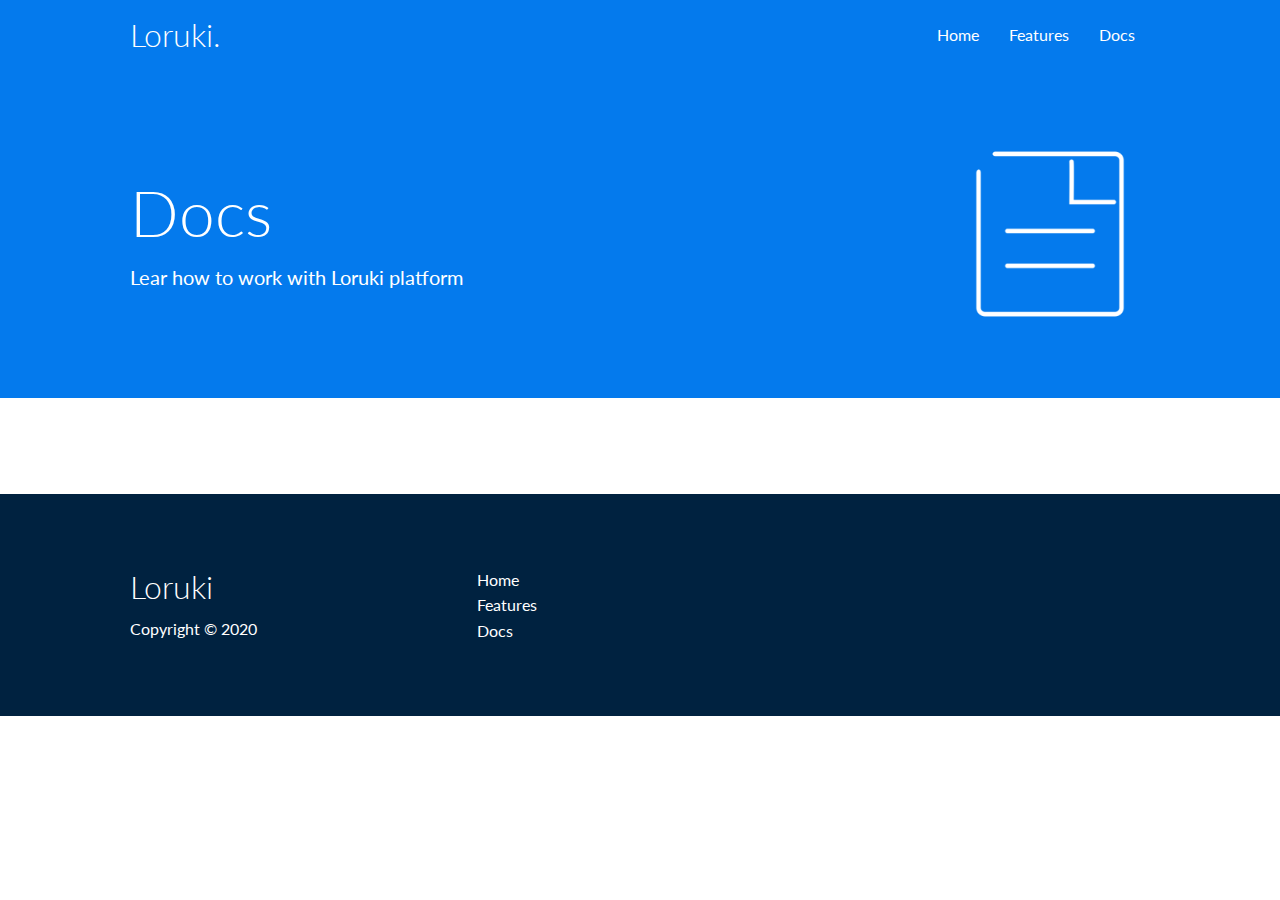
==== docs.html @ da69aaa2 "Features done. created docs" ====
<!DOCTYPE html>
<html lang="en">
<head>
    <meta charset="UTF-8">
    <meta name="viewport" content="width=device-width, initial-scale=1.0">
    <link rel="stylesheet" href="https://cdnjs.cloudflare.com/ajax/libs/font-awesome/6.5.1/css/all.min.css" integrity="sha512-DTOQO9RWCH3ppGqcWaEA1BIZOC6xxalwEsw9c2QQeAIftl+Vegovlnee1c9QX4TctnWMn13TZye+giMm8e2LwA==" crossorigin="anonymous" referrerpolicy="no-referrer" />
    <link rel="stylesheet" href="css/utilities.css">
    <link rel="stylesheet" href="css/style.css">
    <title>Loruki | Cloud Hosting for everyone</title>
</head>
<body>
    <!--Navbar-->
    <div class="navbar">
        <div class="container flex">
            <h1 class="logo">Loruki.</h1>
            <nav>
                <ul>
                    <li><a href="index.html">Home</a></li>
                    <li><a href="features.html">Features</a></li>
                    <li><a href="docs.html">Docs</a></li>
                </ul>
            </nav>
        </div>
    </div>

    <!-- Head -->
    <section class="docs-head bg-primary py-5">
        <div class="container grid">
            <div>
                <h1 class="xl">Docs</h1>
                <p class="lead">
                    Lear how to work with Loruki platform
                </p>
            </div>
            <img src="images/docs.png" alt="">
        </div>
    </section>

    <!-- Main -->
    <section class="docs-main my-4">
        <div class="container grid">
            
        </div>
    </section>

    <!-- Footer -->
    <footer class="footer bg-dark py-5">
        <div class="container grid grid-3">
            <div>
                <h1>Loruki
                </h1>
                <p>Copyright &copy; 2020</p>
            </div>
            <nav>
                <ul>
                    <li><a href="index.html">Home</a></li>
                    <li><a href="features.html">Features</a></li>
                    <li><a href="docs.html">Docs</a></li>
                </ul>
            </nav>
            <div class="social">
                <a href=""><i class="fab fa-github fa-2x"></i></a>
                <a href=""><i class="fab fa-twitter fa-2x"></i></a>
                <a href=""><i class="fab fa-facebook fa-2x"></i></a>
                <a href=""><i class="fab fa-instagram fa-2x"></i></a>
            </div>
        </div>
    </footer>


</body>
</html>
---- css/utilities.css ----
:root {
    --primary-color: #047aed;
    --secondary-color: #1c3fa8
    --dark-color: #002240;
    --light-color: #f4f4f4;
}

.container {
    max-width: 1100px;
    margin: 0 auto;
    overflow: auto;
    padding: 0 40px;
}

.flex {
    display: flex;
    justify-content: center;
    align-items: center;
    height: 100%;
}

.grid {
    display: grid;
    grid-template-columns: repeat(2, 1fr);
    gap: 20px;
    justify-content: center;
    align-items: center;
    height: 100%;
}

.grid-3 {
    grid-template-columns: repeat(3, 1fr);
}

.card {
    background-color: #fff;
    color: #333;
    border-radius: 10px;
    box-shadow: 0 3px 10px rgba(0, 0, 0, 0.2);
    padding: 20px;
    margin: 10px;
}

.btn {
    display: inline-block;
    padding: 10px 30px;
    cursor: pointer;
    background-color: var(--primary-color);
    color: #fff;
    border: none;
    border-radius: 5px;
}

.btn-outline {
    background-color: transparent;
    border: 1px #fff solid;
}

.btn:hover {
    transform: scale(.98);
}

/* Backgrounds  */
.bg-primary, 
.btn-primary {
    background-color: var(--primary-color);
    color: #fff;
}

.bg-secondary, 
.btn-secondary {
    background-color: var(--secondary-color);
    color: #fff;
}

.bg-dark, 
.btn-dark {
    background-color: #002240;
    color: #fff;
}

.bg-light, 
.btn-light {
    background-color: #f4f4f4;
    color: #333;
}

.bg-primary a, 
.btn-primary a,
.bg-secondary a, 
.btn-secondary a,
.bg-dark a, 
.btn-dark a {
    color: #fff;
}

.lead {
    font-size: 20px;
}

.sm {
    font-size: 1rem;
}

.md {
    font-size: 2rem;
}

.lg {
    font-size: 3rem;
}

.xl {
    font-size: 4rem;
}

.text-center {
    text-align: center;
}

/* margin */

.my-1 {
    margin: 1rem 0;
}

.my-2 {
    margin: 1.5rem 0;
}

.my-3 {
    margin: 2rem 0;
}

.my-4 {
    margin: 3rem 0;
}

.my-5 {
    margin: 4rem 0;
}

.m-1 {
    margin: 1rem;
}

.m-2 {
    margin: 1.5rem;
}

.m-3 {
    margin: 2rem;
}

.m-4 {
    margin: 3rem;
}

.m-5 {
    margin: 4rem;
}

/* paddig */

.py-1 {
    padding: 1rem 0;
}

.py-2 {
    padding: 1.5rem 0;
}

.py-3 {
    padding: 2rem 0;
}

.py-4 {
    padding: 3rem 0;
}

.py-5 {
    padding: 4rem 0;
}

.p-1 {
    padding: 1rem;
}

.p-2 {
    padding: 1.5rem;
}

.p-3 {
    padding: 2rem;
}

.p-4 {
    padding: 3rem;
}

.p-5 {
    padding: 4rem;
}
---- css/style.css ----
@import url('https://fonts.googleapis.com/css2?family=Lato:wght@300&display=swap');

:root {
    --primary-color: #047aed;
    --secondary-color: #1c3fa8
    --dark-color: #002240;
    --light-color: #f4f4f4;
}

* {
    box-sizing: border-box;
    padding: 0;
    margin: 0;
}

body {
    font-family: 'Lato', sans-serif;
    color: #333;
    line-height: 1.6;
}

ul {
    list-style-type: none;
}

a {
    text-decoration: none;
    color: #333;
}

h1, h2 {
    font-weight: 300;
    line-height: 1.2;
    margin: 10px 0;
}

p {
    margin: 10px 0;
}

img {
    width: 100%;
}

/* Navbar */
.navbar {
    background-color: var(--primary-color);
    color: #fff;
    height: 70px;
}

.navbar ul {
    display: flex;
}

.navbar a {
    color: #fff;
    padding: 10px;
    margin: 0 5px;
}

.navbar a:hover {
    border-bottom: 2px #fff solid;
}

.navbar .flex {
    justify-content: space-between;
}


/* Showcase */
.showcase {
    height: 400px;
    background-color: var(--primary-color);
    color: #fff;
    position: relative;
}

.showcase h1 {
    font-size: 40px;
}

.showcase p {
    margin: 20px 0;
}

.showcase .grid {
    grid-template-columns: 55% 45%;
    gap: 30px;
    overflow: visible;
}

.showcase-form {
    position: relative;
    top: 60px;
    height: 350px;
    width: 400px;
    padding: 40px;
    z-index: 100;
    justify-self: flex-end;
}

.showcase-form .form-control {
    margin: 30px 0;
}

.showcase-form input[type='text'],
.showcase-form input[type='email']
{
    border: 0;
    border-bottom: 1px solid #b4becb;
    width: 100%;
    padding: 3px;
    font-size: 16px;
}

.showcase-form input:focus {
    outline: none;
}

.showcase::before,
.showcase::after {
    content: '';
    position: absolute;
    height: 100px;
    bottom: -70px;
    right: 0;
    left: 0;
    background-color: #fff;
    -moz-transform: skewY(-3deg);
    -webkit-transform: skewY(-3deg);
    -ms-transform: skewY(-3deg);
}

/* Stats */
.stats {
    padding-top: 100px;
}

.stats-heading {
    max-width: 500px;
    margin: auto;
}

.stats .grid h3 {
    font-size: 35px;
}

.stats .grid p {
    font-size: 20px;
    font-weight: bold;
}

/* CLI */
.cli .grid {
    grid-template-columns: repeat(3, 1fr);
    grid-template-rows: repeat(2, 1fr);
}

.cli .grid > *:first-child {
    grid-column: 1 / span 2;
    grid-row: 1 / span 2;
}

/* Cloud */

.cloud .grid {
    grid-template-columns: 4fr, 3fr;
}

/* Languages */
.languages .flex {
    flex-wrap: wrap;
}

.languages .card {
    text-align: center;
    margin: 18px 10px 40px;
    transition: transform 0.2s ease-in;
}

.languages .card h4 {
    font-size: 20px;
    margin-bottom: 10px;
}

.languages .card:hover {
    transform: translateY(-15px);
}

/* Footer */
.footer .social a {
    margin: 0 10px;
}

/* Features */
.features-head img {
    width: 200px;
    justify-self: flex-end;
}

.features-sub-head img {
    width: 300px;
    justify-self: flex-end;
}

.features-main .card > i {
    margin-right: 20px;
}

.features-main .grid {
    padding: 30px;
}

.features-main .grid > *:first-child {
    grid-column: 1 / span 3;
}

.features-main .grid > *:nth-child(2) {
    grid-column: 1 / span 2;
}


/* Docs */
.docs-head img {
    width: 200px;
    justify-self: flex-end;
}


/* Tablets and under */
@media(max-width: 768px) {
    .grid,
    .showcase .grid,
    .stats .grid,
    .cli .grid,
    .cloud .grid {
        grid-template-columns: 1fr;
        grid-template-rows: 1fr;
    }

    .showcase {
        height: auto;
    }

    .showcase-text {
        text-align: center;
        margin-top: 40px;
    }

    .showcase-form {
        justify-self: center;
        margin: auto;
    }

    .cli .grid > *:first-child {
        grid-column: 1;
        grid-row: 1;
    }
}

/* Mobile */
@media(max-width: 500px) {
    .navbar {
        height: 110px;
    }

    .navbar .flex {
        flex-direction: column;
    }

    .navbar ul {
        padding: 10px;
        background-color: rgba(0, 0, 0, 0.1);
    }
}
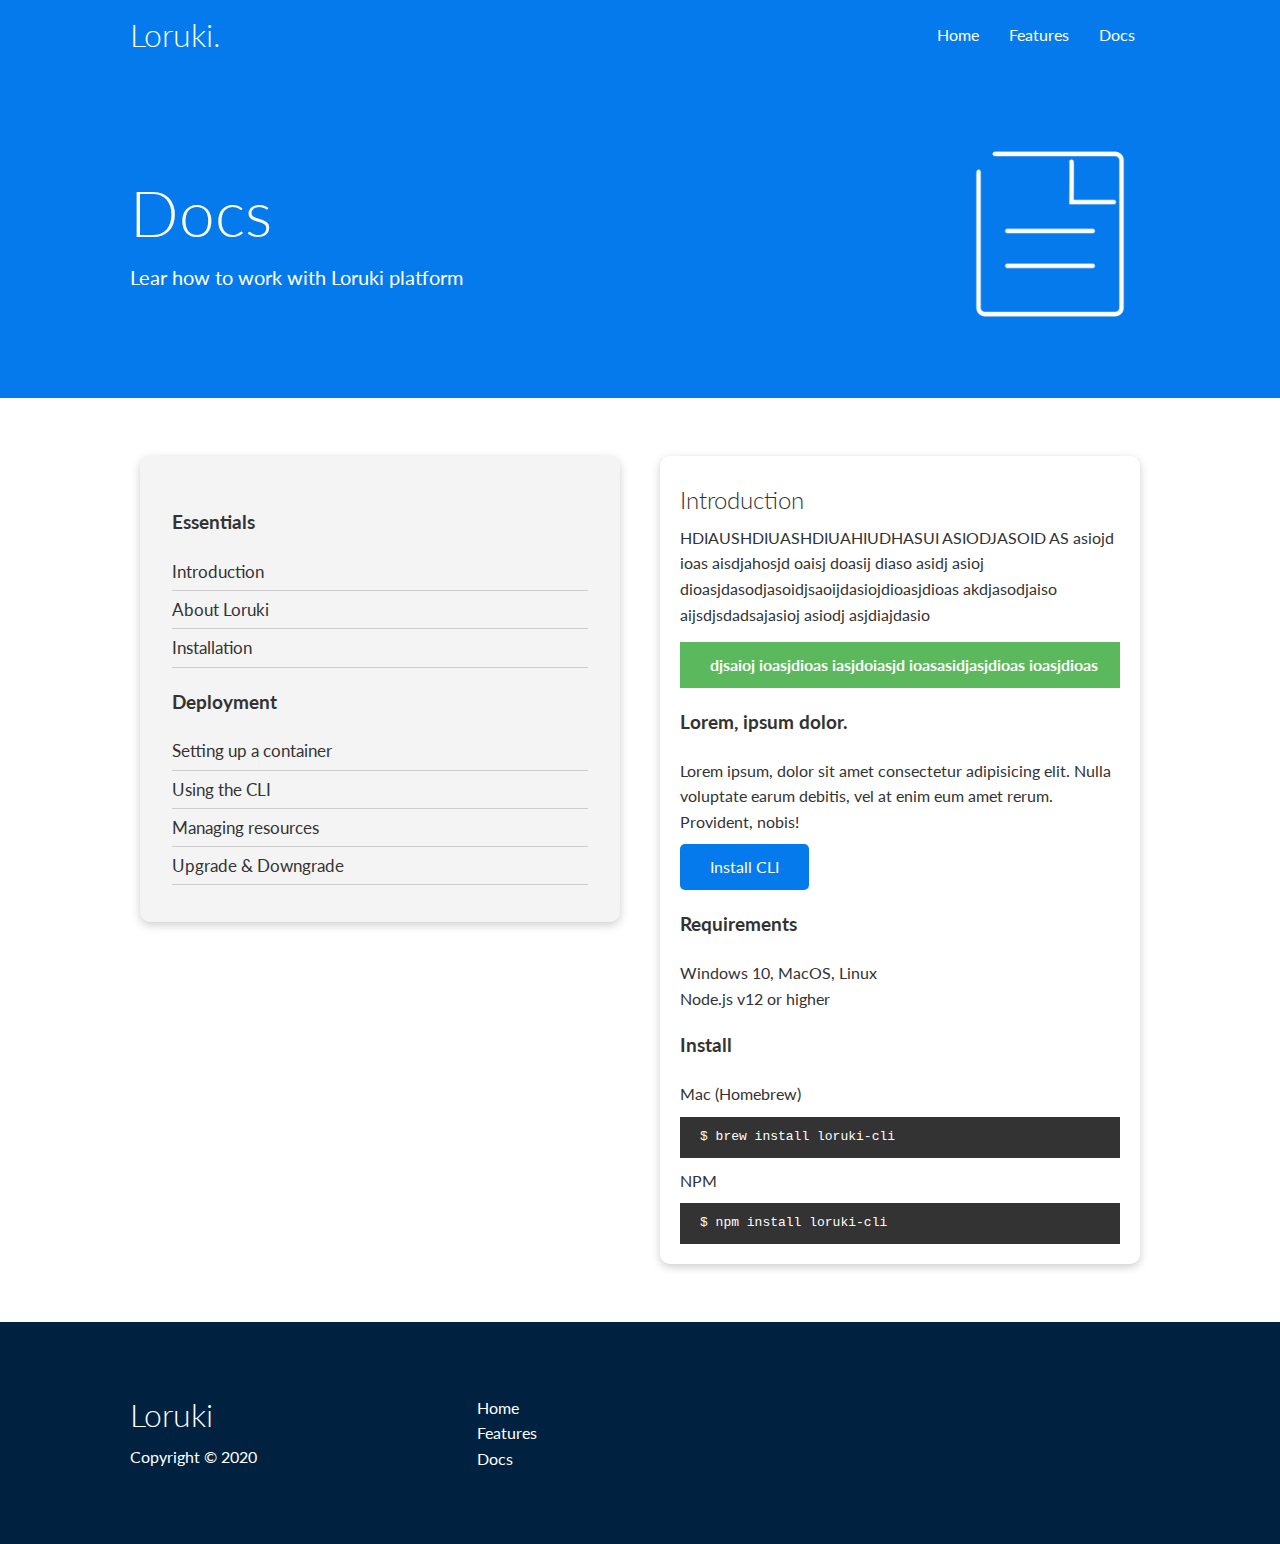
==== commit c58c7a18: "project completed" ====
--- a/docs.html
+++ b/docs.html
@@ -39,7 +39,53 @@
     <!-- Main -->
     <section class="docs-main my-4">
         <div class="container grid">
-            
+            <div class="card bg-light p-3">
+                <h3 class="my-2">Essentials</h3>
+                <nav>
+                    <ul>
+                        <li><a href="">Introduction</a></li>
+                        <li><a href="">About Loruki</a></li>
+                        <li><a href="">Installation</a></li>
+                    </ul>
+                </nav>
+
+                <h3 class="my-2">Deployment</h3>
+                <nav>
+                    <ul>
+                        <li><a href="">Setting up a container</a></li>
+                        <li><a href="">Using the CLI</a></li>
+                        <li><a href="">Managing resources</a></li>
+                        <li><a href="">Upgrade & Downgrade</a></li>
+                    </ul>
+                </nav>
+            </div>
+            <div class="card">
+                <h2>Introduction</h2>
+                <p>HDIAUSHDIUASHDIUAHIUDHASUI ASIODJASOID AS asiojd ioas
+                    aisdjahosjd oaisj doasij diaso
+                    asidj asioj dioasjdasodjasoidjsaoijdasiojdioasjdioas
+                    akdjasodjaiso aijsdjsdadsajasioj asiodj asjdiajdasio 
+                </p>
+                <div class="alert alert-success">
+                    <i class="fas fa-info"></i>djsaioj ioasjdioas iasjdoiasjd ioasasidjasjdioas ioasjdioas
+                </div>
+                <h3>Lorem, ipsum dolor.</h3>
+                <p>Lorem ipsum, dolor sit amet consectetur adipisicing elit. Nulla voluptate earum debitis, vel at enim eum amet rerum. Provident, nobis!</p>
+                <a href="" class="btn btn-primary">Install CLI</a>
+
+                <h3>Requirements</h3>
+                <ul>
+                    <li>Windows 10, MacOS, Linux</li>
+                    <li>Node.js v12 or higher </li>
+                </ul>
+
+                <h3>Install</h3>
+                <p>Mac (Homebrew)</p>
+                <pre><code>$ brew install loruki-cli</code></pre>
+
+                <p>NPM</p>
+                <pre><code>$ npm install loruki-cli</code></pre>
+            </div>
         </div>
     </section>
 
--- a/css/utilities.css
+++ b/css/utilities.css
@@ -118,6 +118,28 @@
     text-align: center;
 }
 
+/* alert */
+.alert {
+    background-color: #f4f4f4;
+    padding: 10px 20px;
+    font-weight: bold;
+    margin: 15px 0;
+}
+
+.alert i {
+    margin-right: 10px;
+}
+
+.alert-success {
+    background-color: #5cb85c;
+    color: #fff;
+}
+
+.alert-error {
+    background-color: red;
+    color: #fff;
+}
+
 /* margin */
 
 .my-1 {
--- a/css/style.css
+++ b/css/style.css
@@ -40,6 +40,13 @@
 
 img {
     width: 100%;
+}
+
+code, 
+pre {
+    background: #333;
+    color: #fff;
+    padding: 10px;
 }
 
 /* Navbar */
@@ -88,6 +95,10 @@
     grid-template-columns: 55% 45%;
     gap: 30px;
     overflow: visible;
+}
+
+.showcase-text {
+    animation: slideInFromLetft 1s ease-in;
 }
 
 .showcase-form {
@@ -98,6 +109,7 @@
     padding: 40px;
     z-index: 100;
     justify-self: flex-end;
+    animation: slideInFromRight 1s ease-in;
 }
 
 .showcase-form .form-control {
@@ -135,6 +147,7 @@
 /* Stats */
 .stats {
     padding-top: 100px;
+    animation: slideInFromBottom 1s ease-in;
 }
 
 .stats-heading {
@@ -227,6 +240,62 @@
     justify-self: flex-end;
 }
 
+.docs-main h3 {
+    margin: 20px 0;
+}
+
+.docs-main .grid {
+    grid-template-columns: 1fr, 2fr;
+    align-items: flex-start;
+}
+
+.docs-main nav li {
+    font-size: 17px;
+    padding-bottom: 5px;
+    margin-bottom: 5px;
+    border-bottom: 1px #ccc solid;
+}
+
+.docs-main a:hover {
+    font-weight: bold;
+}
+
+/* Animations */
+@keyframes slideInFromLetft {
+    0% {
+        transform: translateX(-100%);
+    }
+    100% {
+        transform: translateX(0);
+    }
+}
+
+@keyframes slideInFromRight {
+    0% {
+        transform: translateX(100%);
+    }
+    100% {
+        transform: translateX(0);
+    }
+}
+
+@keyframes slideInFromTop {
+    0% {
+        transform: translateY(-100%);
+    }
+    100% {
+        transform: translateX(0);
+    }
+}
+
+@keyframes slideInFromBottom {
+    0% {
+        transform: translateY(100%);
+    }
+    100% {
+        transform: translateX(0);
+    }
+}
 
 /* Tablets and under */
 @media(max-width: 768px) {
@@ -234,7 +303,10 @@
     .showcase .grid,
     .stats .grid,
     .cli .grid,
-    .cloud .grid {
+    .cloud .grid,
+    .features-main .grid,
+    .docs-main .grid 
+    {
         grid-template-columns: 1fr;
         grid-template-rows: 1fr;
     }
@@ -256,6 +328,23 @@
     .cli .grid > *:first-child {
         grid-column: 1;
         grid-row: 1;
+    }
+
+    .features-head,
+    .features-sub-head,
+    .docs-head {
+        text-align: center;
+    }
+
+    .features-head img,
+    .features-sub-head img,
+    .docs-head img {
+        justify-self: center;
+    }
+
+    .features-main .grid >*:first-child,
+    .features-main .grid >*:nth-child(2) {
+        grid-column: 1;
     }
 }
 
